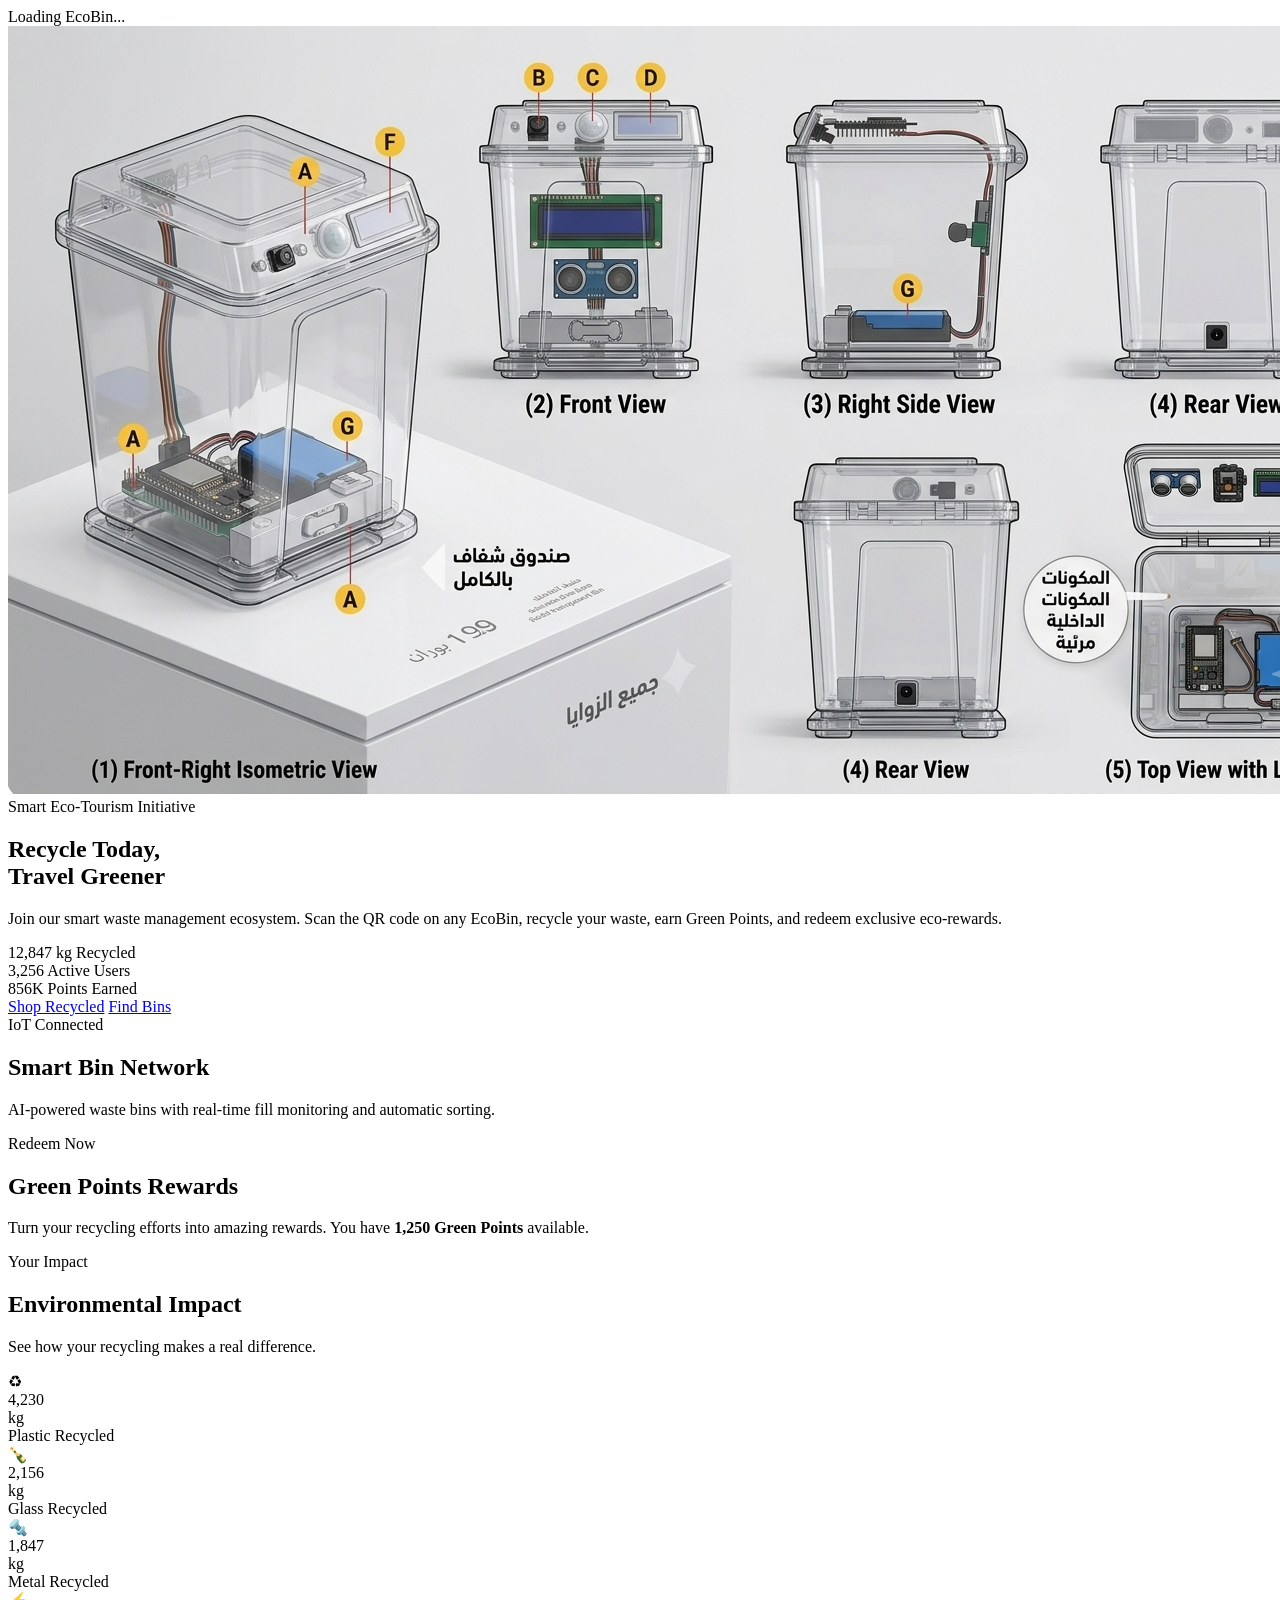
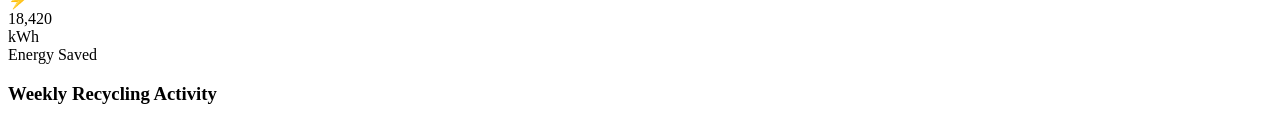
==== index.html @ dbe6ebd2 "Add files via upload" ====
<!DOCTYPE html>
<html lang="en"><head><meta charset="UTF-8"><meta name="viewport" content="width=device-width, initial-scale=1.0"><title>EcoBin - Tourist</title><link rel="stylesheet" href="assets/shared.css"></head>
<body data-portal="user">
<div class="load-overlay" id="loadOverlay"><div class="load-spin"></div><div class="load-txt" data-i18n="loading">Loading EcoBin...</div></div>
<div class="toast-wrap" id="toastWrap"></div>
<nav class="navbar" id="navbar"></nav>
<section class="hero" id="hero">
        <div class="bin-image-wrap">
            <img src="ecobin-diagram.png" alt="EcoBin Smart Design Diagram" class="bin-img-show">
        </div>
        <div class="hero-content">
            <div class="hero-badge" data-i18n="hero_badge">Smart Eco-Tourism Initiative</div>
            <h1 data-i18n="hero_title">Recycle Today,<br><span>Travel Greener</span></h1>
            <p data-i18n="hero_desc">Join our smart waste management ecosystem. Scan the QR code on any EcoBin, recycle your waste, earn Green Points, and redeem exclusive eco-rewards.</p>
            <div class="hero-stats">
                <div class="hero-stat">
                    <span class="hero-stat-number" id="totalRecycled">12,847</span>
                    <span class="hero-stat-label" data-i18n="stat_recycled">kg Recycled</span>
                </div>
                <div class="hero-stat">
                    <span class="hero-stat-number" id="totalUsers">3,256</span>
                    <span class="hero-stat-label" data-i18n="stat_users">Active Users</span>
                </div>
                <div class="hero-stat">
                    <span class="hero-stat-number" id="totalPoints">856K</span>
                    <span class="hero-stat-label" data-i18n="stat_points">Points Earned</span>
                </div>
            </div>
            <div class="hero-cta">
                <a href="store.html" class="btn btn-primary" data-i18n="btn_shop">Shop Recycled</a>
                <a href="#bins" class="btn btn-secondary" data-i18n="btn_bins">Find Bins</a>
            </div>
        </div>
    </section>
<section class="bins-section" id="bins">
        <div class="section-header fade-in">
            <div class="section-badge" data-i18n="bins_badge">IoT Connected</div>
            <h2 data-i18n="bins_title">Smart Bin Network</h2>
            <p data-i18n="bins_desc">AI-powered waste bins with real-time fill monitoring and automatic sorting.</p>
        </div>
        <div class="bins-grid" id="binsGrid"></div>
    </section>
<section class="rewards-section" id="rewards">
        <div class="section-header fade-in">
            <div class="section-badge" data-i18n="rewards_badge">Redeem Now</div>
            <h2 data-i18n="rewards_title">Green Points Rewards</h2>
            <p data-i18n="rewards_desc">Turn your recycling efforts into amazing rewards. You have <strong style="color:var(--dark-green)">1,250 Green Points</strong> available.</p>
        </div>
        <div class="rewards-grid" id="rewardsGrid"></div>
    </section>
<section class="impact-section" id="impact">
        <div class="section-header fade-in">
            <div class="section-badge" data-i18n="impact_badge">Your Impact</div>
            <h2 data-i18n="impact_title">Environmental Impact</h2>
            <p data-i18n="impact_desc">See how your recycling makes a real difference.</p>
        </div>
        <div class="imp-wrap">
            <div class="imp-grid">
                <div class="imp-card pl fade-in">
                    <div class="imp-icon">♻</div>
                    <div class="imp-val" id="impactPlastic">4,230</div>
                    <div class="imp-unit">kg</div>
                    <div class="imp-label" data-i18n="impact_plastic">Plastic Recycled</div>
                </div>
                <div class="imp-card gl fade-in">
                    <div class="imp-icon">🍾</div>
                    <div class="imp-val" id="impactGlass">2,156</div>
                    <div class="imp-unit">kg</div>
                    <div class="imp-label" data-i18n="impact_glass">Glass Recycled</div>
                </div>
                <div class="imp-card mt fade-in">
                    <div class="imp-icon">🔩</div>
                    <div class="imp-val" id="impactMetal">1,847</div>
                    <div class="imp-unit">kg</div>
                    <div class="imp-label" data-i18n="impact_metal">Metal Recycled</div>
                </div>
                <div class="imp-card en fade-in">
                    <div class="imp-icon">⚡</div>
                    <div class="imp-val" id="impactEnergy">18,420</div>
                    <div class="imp-unit">kWh</div>
                    <div class="imp-label" data-i18n="impact_energy">Energy Saved</div>
                </div>
            </div>
            <div class="imp-chart fade-in">
                <h3 data-i18n="impact_chart_title">Weekly Recycling Activity</h3>
                <div class="chart-grid" id="impactChart"></div>
            </div>
        </div>
    </section>
<div id="foot"></div>
<script src="assets/shared.js"></script>
<script>

</script>
</body></html>
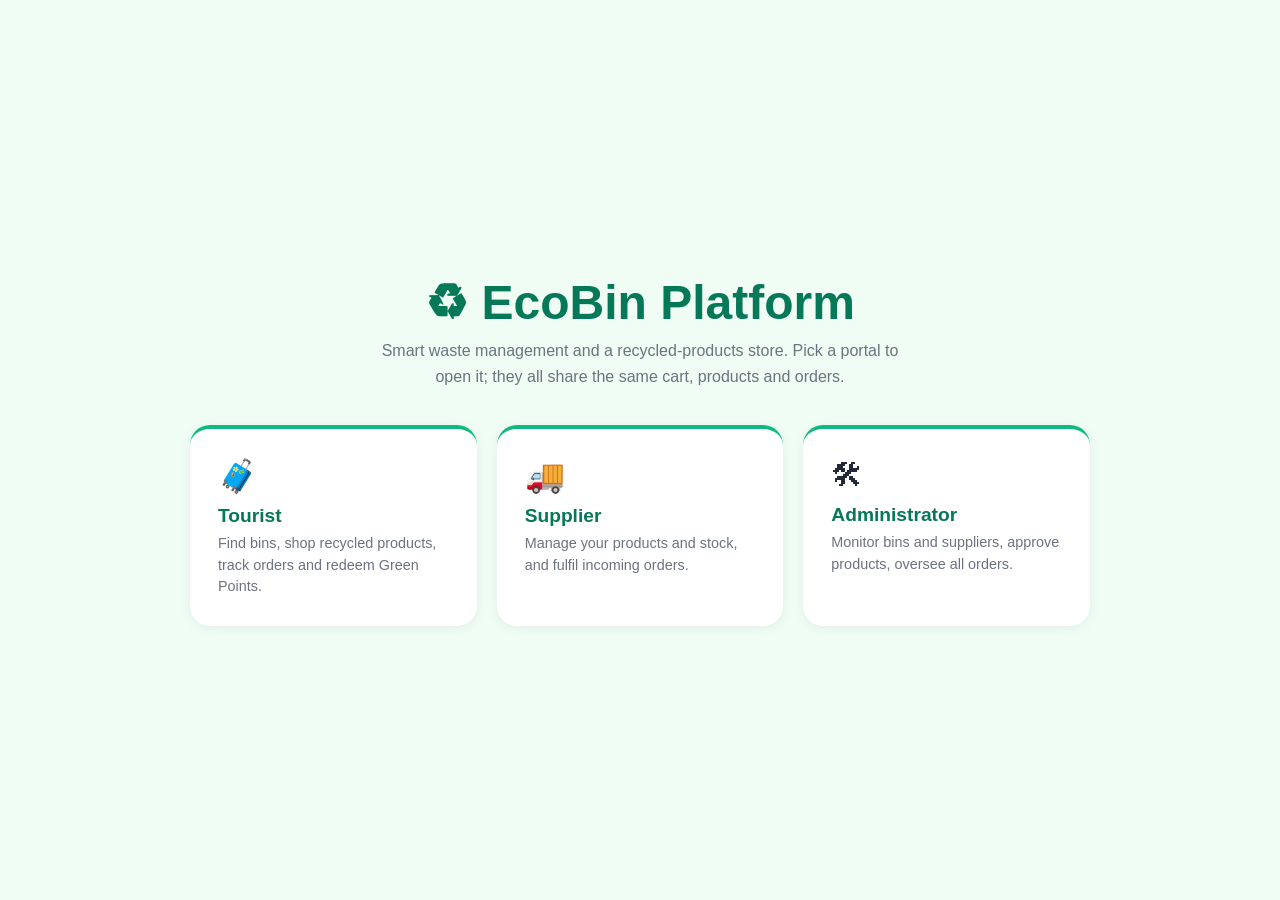
==== commit 40a8d36d: "Add files via upload" ====
--- a/index.html
+++ b/index.html
@@ -1,95 +1,20 @@
 <!DOCTYPE html>
-<html lang="en"><head><meta charset="UTF-8"><meta name="viewport" content="width=device-width, initial-scale=1.0"><title>EcoBin - Tourist</title><link rel="stylesheet" href="assets/shared.css"></head>
-<body data-portal="user">
-<div class="load-overlay" id="loadOverlay"><div class="load-spin"></div><div class="load-txt" data-i18n="loading">Loading EcoBin...</div></div>
-<div class="toast-wrap" id="toastWrap"></div>
-<nav class="navbar" id="navbar"></nav>
-<section class="hero" id="hero">
-        <div class="bin-image-wrap">
-            <img src="ecobin-diagram.png" alt="EcoBin Smart Design Diagram" class="bin-img-show">
-        </div>
-        <div class="hero-content">
-            <div class="hero-badge" data-i18n="hero_badge">Smart Eco-Tourism Initiative</div>
-            <h1 data-i18n="hero_title">Recycle Today,<br><span>Travel Greener</span></h1>
-            <p data-i18n="hero_desc">Join our smart waste management ecosystem. Scan the QR code on any EcoBin, recycle your waste, earn Green Points, and redeem exclusive eco-rewards.</p>
-            <div class="hero-stats">
-                <div class="hero-stat">
-                    <span class="hero-stat-number" id="totalRecycled">12,847</span>
-                    <span class="hero-stat-label" data-i18n="stat_recycled">kg Recycled</span>
-                </div>
-                <div class="hero-stat">
-                    <span class="hero-stat-number" id="totalUsers">3,256</span>
-                    <span class="hero-stat-label" data-i18n="stat_users">Active Users</span>
-                </div>
-                <div class="hero-stat">
-                    <span class="hero-stat-number" id="totalPoints">856K</span>
-                    <span class="hero-stat-label" data-i18n="stat_points">Points Earned</span>
-                </div>
-            </div>
-            <div class="hero-cta">
-                <a href="store.html" class="btn btn-primary" data-i18n="btn_shop">Shop Recycled</a>
-                <a href="#bins" class="btn btn-secondary" data-i18n="btn_bins">Find Bins</a>
-            </div>
-        </div>
-    </section>
-<section class="bins-section" id="bins">
-        <div class="section-header fade-in">
-            <div class="section-badge" data-i18n="bins_badge">IoT Connected</div>
-            <h2 data-i18n="bins_title">Smart Bin Network</h2>
-            <p data-i18n="bins_desc">AI-powered waste bins with real-time fill monitoring and automatic sorting.</p>
-        </div>
-        <div class="bins-grid" id="binsGrid"></div>
-    </section>
-<section class="rewards-section" id="rewards">
-        <div class="section-header fade-in">
-            <div class="section-badge" data-i18n="rewards_badge">Redeem Now</div>
-            <h2 data-i18n="rewards_title">Green Points Rewards</h2>
-            <p data-i18n="rewards_desc">Turn your recycling efforts into amazing rewards. You have <strong style="color:var(--dark-green)">1,250 Green Points</strong> available.</p>
-        </div>
-        <div class="rewards-grid" id="rewardsGrid"></div>
-    </section>
-<section class="impact-section" id="impact">
-        <div class="section-header fade-in">
-            <div class="section-badge" data-i18n="impact_badge">Your Impact</div>
-            <h2 data-i18n="impact_title">Environmental Impact</h2>
-            <p data-i18n="impact_desc">See how your recycling makes a real difference.</p>
-        </div>
-        <div class="imp-wrap">
-            <div class="imp-grid">
-                <div class="imp-card pl fade-in">
-                    <div class="imp-icon">♻</div>
-                    <div class="imp-val" id="impactPlastic">4,230</div>
-                    <div class="imp-unit">kg</div>
-                    <div class="imp-label" data-i18n="impact_plastic">Plastic Recycled</div>
-                </div>
-                <div class="imp-card gl fade-in">
-                    <div class="imp-icon">🍾</div>
-                    <div class="imp-val" id="impactGlass">2,156</div>
-                    <div class="imp-unit">kg</div>
-                    <div class="imp-label" data-i18n="impact_glass">Glass Recycled</div>
-                </div>
-                <div class="imp-card mt fade-in">
-                    <div class="imp-icon">🔩</div>
-                    <div class="imp-val" id="impactMetal">1,847</div>
-                    <div class="imp-unit">kg</div>
-                    <div class="imp-label" data-i18n="impact_metal">Metal Recycled</div>
-                </div>
-                <div class="imp-card en fade-in">
-                    <div class="imp-icon">⚡</div>
-                    <div class="imp-val" id="impactEnergy">18,420</div>
-                    <div class="imp-unit">kWh</div>
-                    <div class="imp-label" data-i18n="impact_energy">Energy Saved</div>
-                </div>
-            </div>
-            <div class="imp-chart fade-in">
-                <h3 data-i18n="impact_chart_title">Weekly Recycling Activity</h3>
-                <div class="chart-grid" id="impactChart"></div>
-            </div>
-        </div>
-    </section>
-<div id="foot"></div>
-<script src="assets/shared.js"></script>
-<script>
-
-</script>
-</body></html>+<html lang="en"><head><meta charset="UTF-8"><meta name="viewport" content="width=device-width, initial-scale=1.0">
+<title>EcoBin Platform</title>
+<style>
+*{margin:0;padding:0;box-sizing:border-box}
+body{font-family:-apple-system,BlinkMacSystemFont,'Segoe UI',Roboto,Arial,sans-serif;background:#F0FDF4;color:#1F2937;min-height:100vh;display:flex;flex-direction:column;align-items:center;justify-content:center;padding:40px 20px}
+h1{font-size:clamp(2rem,5vw,3rem);color:#047857;font-weight:900;margin-bottom:8px;text-align:center}
+p.s{color:#6B7280;margin-bottom:36px;text-align:center;max-width:520px;line-height:1.6}
+.g{display:grid;grid-template-columns:repeat(auto-fit,minmax(240px,1fr));gap:20px;max-width:900px;width:100%}
+a.c{display:block;background:#fff;border-radius:20px;padding:28px;text-decoration:none;color:inherit;box-shadow:0 2px 12px rgba(0,0,0,.06);border-top:4px solid #10B981;transition:transform .2s}
+a.c:hover,a.c:focus-visible{transform:translateY(-4px)}
+.i{font-size:2rem;margin-bottom:10px}h2{font-size:1.2rem;color:#047857;margin-bottom:6px}.d{font-size:.9rem;color:#6B7280;line-height:1.5}
+</style></head><body>
+<h1>♻ EcoBin Platform</h1>
+<p class="s">Smart waste management and a recycled-products store. Pick a portal to open it; they all share the same cart, products and orders.</p>
+<div class="g">
+<a class="c" href="user.html"><div class="i">🧳</div><h2>Tourist</h2><div class="d">Find bins, shop recycled products, track orders and redeem Green Points.</div></a>
+<a class="c" href="supplier.html"><div class="i">🚚</div><h2>Supplier</h2><div class="d">Manage your products and stock, and fulfil incoming orders.</div></a>
+<a class="c" href="admin.html"><div class="i">🛠</div><h2>Administrator</h2><div class="d">Monitor bins and suppliers, approve products, oversee all orders.</div></a>
+</div></body></html>
